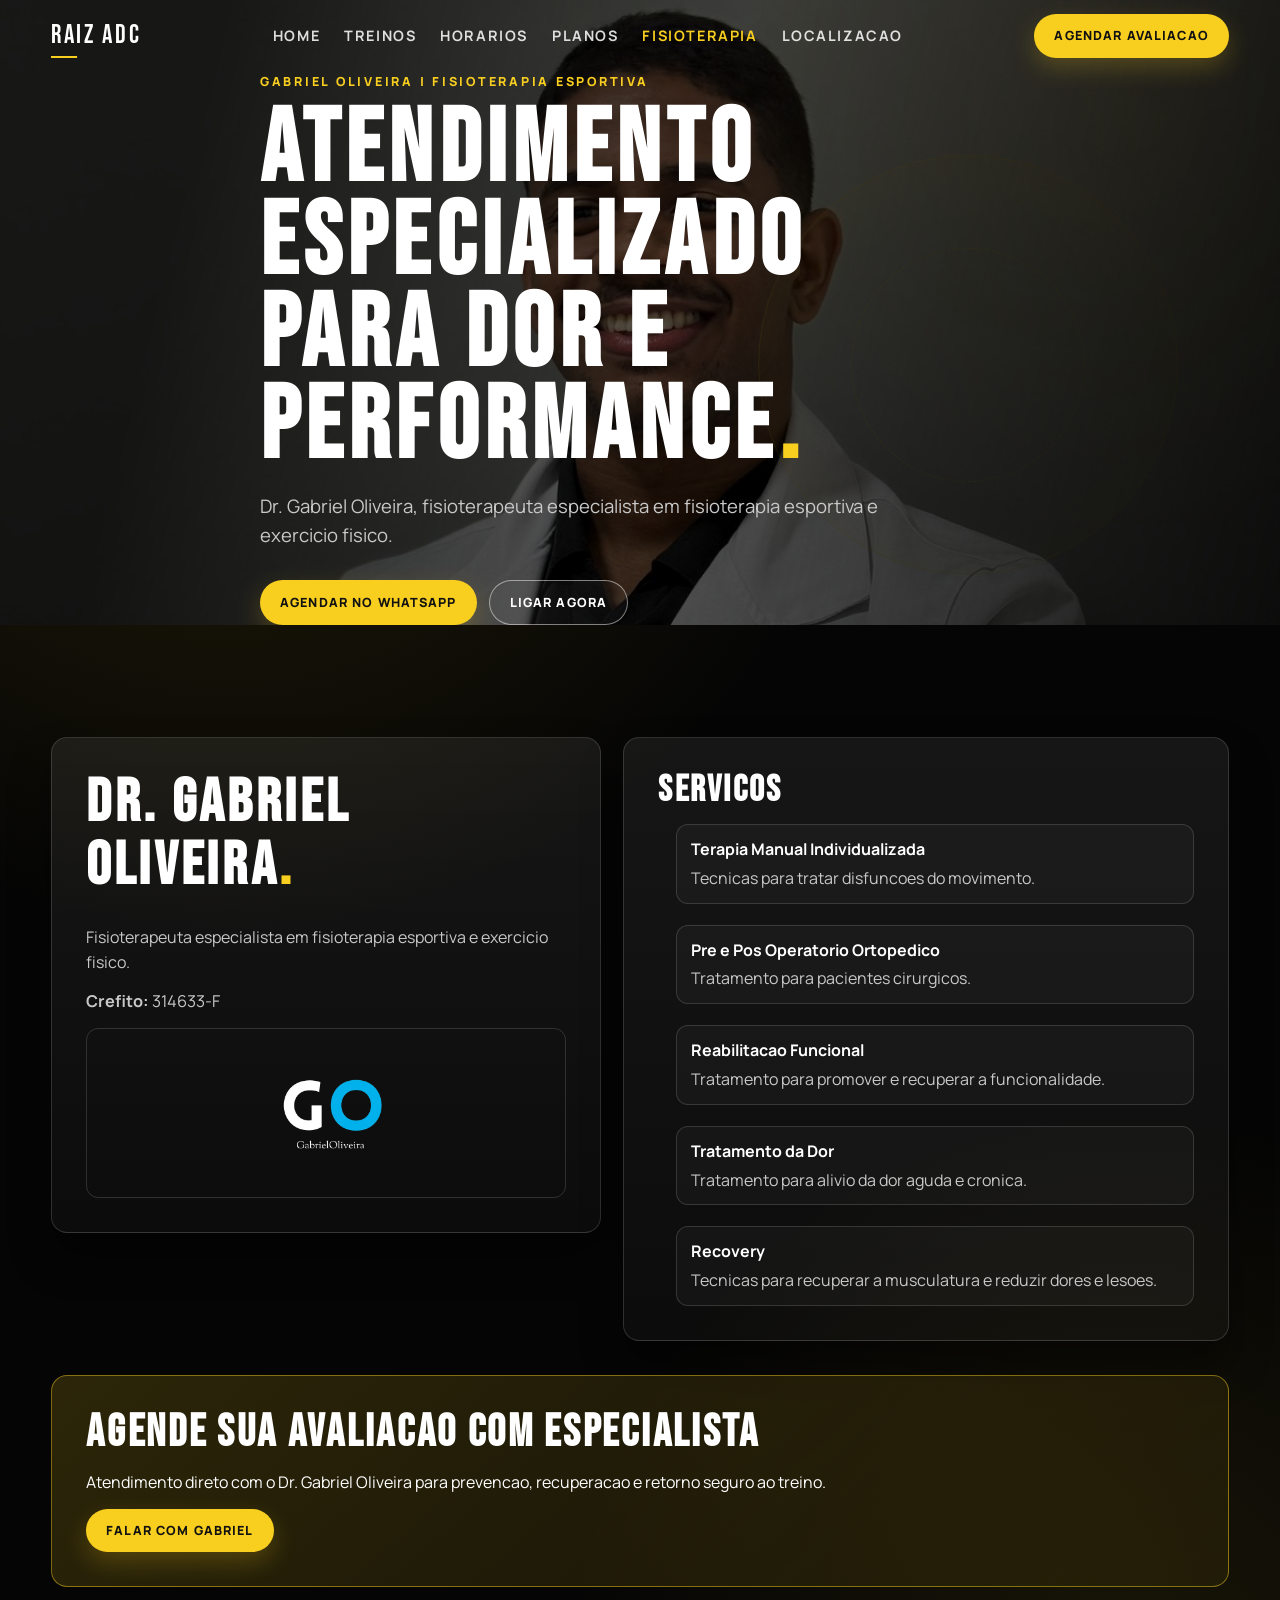
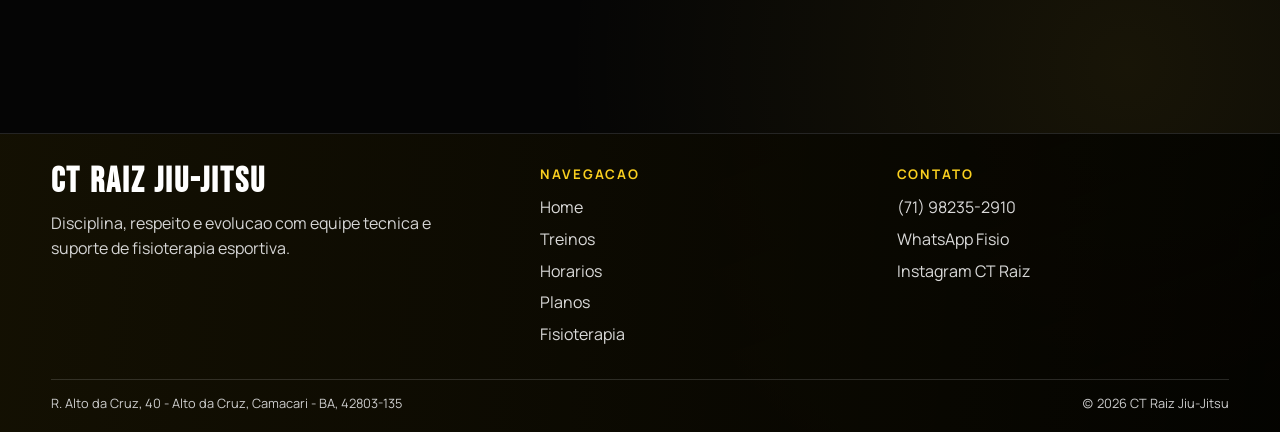
==== pages/fisioterapia.html @ f99389c0 "function fisio" ====
<!doctype html>
<html lang="pt-br">
  <head>
    <meta charset="UTF-8" />
    <meta name="viewport" content="width=device-width, initial-scale=1.0" />
    <title>Fisioterapia Esportiva | CT Raiz Jiu-Jitsu</title>
    <link rel="stylesheet" href="../style/base.css" />
    <link rel="stylesheet" href="../style/fisioterapia.css" />
    <link
      rel="shortcut icon"
      href="../img/faviconadc.ico"
      type="image/x-icon"
    />
  </head>
  <body>
    <header id="navbar">
      <div class="nav-container">
        <a class="logo" href="../index.html">RAIZ ADC</a>
        <nav>
          <ul class="nav-links">
            <li><a href="../index.html">Home</a></li>
            <li><a href="./treinos.html">Treinos</a></li>
            <li><a href="./horarios.html">Horarios</a></li>
            <li><a href="./planos.html">Planos</a></li>
            <li><a href="./fisioterapia.html">Fisioterapia</a></li>
            <li><a href="./location.html">Localizacao</a></li>
          </ul>
        </nav>
        <a href="./fisioterapia.html" class="btn-nav">Agendar avaliacao</a>
        <div class="menu-toggle" id="menu-toggle">☰</div>
      </div>
    </header>

    <main>
      <section class="hero page-hero">
        <img
          class="hero-image face-hero-fisio"
          src="../img/fisio.png"
          alt="Dr. Gabriel Oliveira - Fisioterapia Esportiva"
        />
        <div class="hero-decor" data-parallax="0.05"></div>
        <div class="hero-content container animate">
          <p class="eyebrow">Gabriel Oliveira | Fisioterapia Esportiva</p>
          <h1>
            Atendimento especializado para dor e performance<span>.</span>
          </h1>
          <p class="lead">
            Dr. Gabriel Oliveira, fisioterapeuta especialista em fisioterapia
            esportiva e exercicio fisico.
          </p>
          <div class="hero-actions">
            <a
              href="https://wa.me/5571982352910"
              target="_blank"
              rel="noopener noreferrer"
              class="btn-primary"
              >Agendar no WhatsApp</a
            >
            <a href="tel:+5571982352910" class="btn-outline">Ligar agora</a>
          </div>
        </div>
      </section>

      <section class="section">
        <div class="container fisio-grid">
          <article class="panel animate fisio-profile">
            <h2 class="section-title">Dr. Gabriel Oliveira<span>.</span></h2>
            <p class="section-subtitle">
              Fisioterapeuta especialista em fisioterapia esportiva e exercicio
              fisico.
            </p>
            <p class="fisio-crefito"><strong>Crefito:</strong> 314633-F</p>
            <img
              class="fisio-logo"
              src="../img/logo.png"
              alt="Logo GO Fisio"
              loading="lazy"
              decoding="async"
            />
          </article>

          <article class="panel animate">
            <h3 class="fisio-title">Servicos</h3>
            <ul class="fisio-services">
              <li>
                <strong>Terapia Manual Individualizada</strong>
                Tecnicas para tratar disfuncoes do movimento.
              </li>
              <li>
                <strong>Pre e Pos Operatorio Ortopedico</strong>
                Tratamento para pacientes cirurgicos.
              </li>
              <li>
                <strong>Reabilitacao Funcional</strong>
                Tratamento para promover e recuperar a funcionalidade.
              </li>
              <li>
                <strong>Tratamento da Dor</strong>
                Tratamento para alivio da dor aguda e cronica.
              </li>
              <li>
                <strong>Recovery</strong>
                Tecnicas para recuperar a musculatura e reduzir dores e lesoes.
              </li>
            </ul>
          </article>
        </div>

        <div class="container cta-band animate">
          <h3>Agende sua avaliacao com especialista</h3>
          <p>
            Atendimento direto com o Dr. Gabriel Oliveira para prevencao,
            recuperacao e retorno seguro ao treino.
          </p>
          <a
            href="https://wa.me/5571982352910"
            target="_blank"
            rel="noopener noreferrer"
            class="btn-primary"
            >Falar com Gabriel</a
          >
        </div>
      </section>
    </main>

    <footer class="site-footer">
      <div class="container footer-grid">
        <div class="footer-brand">
          <h3>CT Raiz Jiu-Jitsu</h3>
          <p>
            Disciplina, respeito e evolucao com equipe tecnica e suporte de
            fisioterapia esportiva.
          </p>
        </div>

        <div class="footer-col">
          <h4>Navegacao</h4>
          <ul class="footer-list">
            <li><a href="../index.html">Home</a></li>
            <li><a href="./treinos.html">Treinos</a></li>
            <li><a href="./horarios.html">Horarios</a></li>
            <li><a href="./planos.html">Planos</a></li>
            <li><a href="./fisioterapia.html">Fisioterapia</a></li>
          </ul>
        </div>

        <div class="footer-col">
          <h4>Contato</h4>
          <ul class="footer-list">
            <li><a href="tel:+5571982352910">(71) 98235-2910</a></li>
            <li>
              <a
                href="https://wa.me/5571982352910"
                target="_blank"
                rel="noopener noreferrer"
                >WhatsApp Fisio</a
              >
            </li>
            <li>
              <a
                href="https://www.instagram.com/adcraizjiujitsu/"
                target="_blank"
                rel="noopener noreferrer"
                >Instagram CT Raiz</a
              >
            </li>
          </ul>
        </div>

        <div class="footer-bottom">
          <p>R. Alto da Cruz, 40 - Alto da Cruz, Camacari - BA, 42803-135</p>
          <p>(c) 2026 CT Raiz Jiu-Jitsu</p>
        </div>
      </div>
    </footer>

    <script src="../script.js"></script>
  </body>
</html>
---- style/base.css ----
@import url("https://fonts.googleapis.com/css2?family=Bebas+Neue&family=Manrope:wght@400;500;700;800&display=swap");

:root {
  --bg: #050505;
  --bg-soft: #0b0b0b;
  --surface: #131313;
  --surface-strong: #1d1d1d;
  --text: #ffffff;
  --muted: #c8c8c8;
  --accent: #f9cf1f;
  --accent-strong: #ffe371;
  --accent-soft: rgba(249, 207, 31, 0.22);
  --line: rgba(255, 255, 255, 0.14);
  --radius: 16px;
  --shadow: 0 24px 40px rgba(0, 0, 0, 0.42);
  --max-width: 1180px;
}

* {
  margin: 0;
  padding: 0;
  box-sizing: border-box;
}

html {
  scroll-behavior: smooth;
}

body {
  min-height: 100vh;
  font-family: "Manrope", "Segoe UI", sans-serif;
  color: var(--text);
  background:
    radial-gradient(circle at 18% 14%, rgba(249, 207, 31, 0.13), transparent 32%),
    radial-gradient(circle at 88% 82%, rgba(249, 207, 31, 0.08), transparent 28%),
    var(--bg);
  line-height: 1.55;
}

body::before {
  content: "";
  position: fixed;
  inset: 0;
  pointer-events: none;
  background-image: linear-gradient(rgba(255, 255, 255, 0.025) 1px, transparent 1px),
    linear-gradient(90deg, rgba(255, 255, 255, 0.025) 1px, transparent 1px);
  background-size: 38px 38px;
  opacity: 0.22;
  z-index: -1;
}

a {
  color: inherit;
}

img,
video {
  max-width: 100%;
  display: block;
}

h1,
h2,
h3 {
  font-family: "Bebas Neue", "Arial Narrow", sans-serif;
  letter-spacing: 0.06em;
  line-height: 1.03;
}

.container {
  width: min(var(--max-width), 92vw);
  margin: 0 auto;
}

/* Header */

header {
  position: fixed;
  top: 0;
  left: 0;
  width: 100%;
  z-index: 1000;
  border-bottom: 1px solid transparent;
  transition: background 0.35s ease, border-color 0.35s ease, box-shadow 0.35s ease;
}

header.scrolled {
  background: rgba(0, 0, 0, 0.84);
  backdrop-filter: blur(12px);
  border-color: var(--line);
  box-shadow: 0 10px 30px rgba(0, 0, 0, 0.38);
}

.nav-container {
  width: min(var(--max-width), 92vw);
  margin: 0 auto;
  display: flex;
  align-items: center;
  justify-content: space-between;
  gap: 20px;
  padding: 14px 0;
}

.logo {
  text-decoration: none;
  font-family: "Bebas Neue", "Arial Narrow", sans-serif;
  letter-spacing: 0.1em;
  font-size: 1.65rem;
  position: relative;
}

.logo::after {
  content: "";
  position: absolute;
  left: 0;
  bottom: -2px;
  width: 64%;
  height: 2px;
  background: var(--accent);
  transform-origin: left;
  transform: scaleX(0.45);
  transition: transform 0.35s ease;
}

.logo:hover::after {
  transform: scaleX(1);
}

.nav-links {
  list-style: none;
  display: flex;
  align-items: center;
  gap: clamp(10px, 2vw, 24px);
}

.nav-links a {
  text-decoration: none;
  font-size: 0.9rem;
  text-transform: uppercase;
  letter-spacing: 0.11em;
  font-weight: 700;
  color: rgba(255, 255, 255, 0.85);
  transition: color 0.24s ease;
}

.nav-links a:hover,
.nav-links a:focus-visible {
  color: var(--accent);
}

.nav-links a.is-current {
  color: var(--accent);
}

.btn-nav,
.btn-primary,
.btn-outline {
  display: inline-flex;
  align-items: center;
  justify-content: center;
  border-radius: 999px;
  text-decoration: none;
  font-weight: 800;
  text-transform: uppercase;
  letter-spacing: 0.09em;
  font-size: 0.79rem;
  padding: 12px 20px;
  transition: transform 0.24s ease, box-shadow 0.24s ease, background 0.24s ease,
    color 0.24s ease;
}

.btn-nav,
.btn-primary {
  background: var(--accent);
  color: #111;
  box-shadow: 0 10px 24px rgba(249, 207, 31, 0.22);
}

.btn-nav:hover,
.btn-primary:hover {
  transform: translateY(-2px);
  box-shadow: 0 14px 28px rgba(249, 207, 31, 0.33);
  background: var(--accent-strong);
}

.btn-outline {
  border: 1px solid rgba(255, 255, 255, 0.48);
  color: var(--text);
  background: rgba(255, 255, 255, 0.04);
}

.btn-outline:hover {
  transform: translateY(-2px);
  border-color: var(--accent);
  color: var(--accent);
}

.menu-toggle {
  display: none;
  font-size: 1.55rem;
  line-height: 1;
  cursor: pointer;
  color: var(--text);
}

/* Hero */

.hero {
  position: relative;
  min-height: 100svh;
  display: grid;
  place-items: center;
  overflow: hidden;
  isolation: isolate;
}

.hero-video,
.hero-image {
  position: absolute;
  inset: 0;
  width: 100%;
  height: 100%;
  object-fit: cover;
}

.hero::after {
  content: "";
  position: absolute;
  inset: 0;
  background:
    linear-gradient(104deg, rgba(0, 0, 0, 0.88) 16%, rgba(0, 0, 0, 0.66) 52%,
      rgba(0, 0, 0, 0.9) 100%),
    radial-gradient(circle at 90% 20%, rgba(249, 207, 31, 0.15), transparent 35%);
  z-index: 1;
}

.hero-decor {
  position: absolute;
  width: min(38vw, 420px);
  aspect-ratio: 1;
  border-radius: 50%;
  border: 1px solid rgba(249, 207, 31, 0.3);
  right: 8%;
  bottom: 8%;
  z-index: 1;
  box-shadow: inset 0 0 80px rgba(249, 207, 31, 0.13);
}

.hero-decor::before {
  content: "";
  position: absolute;
  inset: 22%;
  border-radius: 50%;
  border: 1px dashed rgba(249, 207, 31, 0.4);
}

.hero-content {
  position: relative;
  z-index: 2;
  width: min(900px, 92vw);
  text-align: left;
  padding-top: 72px;
}

.eyebrow {
  font-size: 0.78rem;
  letter-spacing: 0.22em;
  text-transform: uppercase;
  color: var(--accent);
  font-weight: 800;
  margin-bottom: 14px;
}

.hero h1 {
  font-size: clamp(2.2rem, 9.6vw, 6.4rem);
  line-height: 0.9;
  margin-bottom: 18px;
  text-wrap: balance;
}

.hero h1 span,
.section-title span {
  color: var(--accent);
}

.hero .lead {
  max-width: 62ch;
  color: var(--muted);
  font-size: clamp(0.98rem, 1.9vw, 1.16rem);
  margin-bottom: 30px;
}

.hero-actions {
  display: flex;
  gap: 12px;
  flex-wrap: wrap;
}

/* Sections */

.section {
  padding: clamp(74px, 10vw, 112px) 0;
}

.section-title {
  font-size: clamp(2rem, 6.2vw, 3.8rem);
  margin-bottom: 14px;
}

.section-subtitle {
  max-width: 66ch;
  color: var(--muted);
}

.split {
  display: grid;
  gap: 26px;
  grid-template-columns: 1.25fr 1fr;
  align-items: stretch;
}

.panel {
  background: linear-gradient(180deg, rgba(255, 255, 255, 0.07), rgba(255, 255, 255, 0.03));
  border: 1px solid var(--line);
  border-radius: var(--radius);
  padding: clamp(20px, 4vw, 34px);
  box-shadow: var(--shadow);
}

.panel h3 {
  font-size: clamp(1.5rem, 3vw, 2.3rem);
  margin-bottom: 10px;
}

.panel p {
  color: var(--muted);
}

.panel ul {
  margin-top: 14px;
  padding-left: 18px;
  color: var(--muted);
}

.panel ul li + li {
  margin-top: 9px;
}

.highlight-panel {
  background:
    linear-gradient(145deg, rgba(249, 207, 31, 0.9), rgba(249, 207, 31, 0.72));
  color: #0f0f0f;
  border: 1px solid rgba(0, 0, 0, 0.2);
}

.highlight-panel p,
.highlight-panel ul {
  color: rgba(0, 0, 0, 0.85);
}

.card-grid {
  margin-top: 34px;
  display: grid;
  grid-template-columns: repeat(3, minmax(0, 1fr));
  gap: 18px;
}

.card {
  background: linear-gradient(170deg, rgba(255, 255, 255, 0.06), rgba(255, 255, 255, 0.02));
  border: 1px solid var(--line);
  border-radius: var(--radius);
  padding: 24px;
  transition: transform 0.3s ease, border-color 0.3s ease, box-shadow 0.3s ease;
}

.card:hover {
  transform: translateY(-6px);
  border-color: rgba(249, 207, 31, 0.52);
  box-shadow: 0 16px 28px rgba(0, 0, 0, 0.34);
}

.card h3 {
  font-size: clamp(1.34rem, 2.2vw, 1.85rem);
  margin-bottom: 10px;
}

.card p {
  color: var(--muted);
}

.cta-band {
  position: relative;
  margin-top: 34px;
  border: 1px solid rgba(249, 207, 31, 0.46);
  border-radius: var(--radius);
  padding: clamp(24px, 4vw, 34px);
  background: linear-gradient(140deg, rgba(249, 207, 31, 0.16), rgba(249, 207, 31, 0.06));
  display: grid;
  gap: 14px;
  justify-items: start;
}

.cta-band h3 {
  font-size: clamp(1.8rem, 4.2vw, 2.8rem);
}

/* Internal pages */

.page-hero {
  min-height: 64svh;
}

.page-hero .hero-content {
  width: min(760px, 92vw);
}

.site-footer {
  position: relative;
  margin-top: 34px;
  border-top: 1px solid var(--line);
  background: linear-gradient(160deg, rgba(0, 0, 0, 0.94), rgba(0, 0, 0, 0.84));
  isolation: isolate;
}

.site-footer::before {
  content: "";
  position: absolute;
  inset: 0;
  background: linear-gradient(95deg, rgba(249, 207, 31, 0.08), rgba(249, 207, 31, 0.01));
  z-index: 0;
}

.footer-grid {
  position: relative;
  z-index: 1;
  display: grid;
  grid-template-columns: 1.4fr 1fr 1fr;
  gap: 24px;
  padding: 30px 0 18px;
}

.footer-brand h3 {
  font-size: clamp(1.6rem, 3vw, 2.2rem);
  margin-bottom: 10px;
}

.footer-brand p {
  color: #d5d5d5;
  max-width: 42ch;
}

.footer-col h4 {
  font-size: 0.83rem;
  letter-spacing: 0.14em;
  text-transform: uppercase;
  color: var(--accent);
  margin-bottom: 10px;
}

.footer-list {
  list-style: none;
  display: grid;
  gap: 7px;
}

.footer-list a {
  text-decoration: none;
  color: #f1f1f1;
  opacity: 0.9;
}

.footer-list a:hover {
  color: var(--accent);
  opacity: 1;
}

.footer-bottom {
  grid-column: 1 / -1;
  border-top: 1px solid rgba(255, 255, 255, 0.14);
  margin-top: 8px;
  padding-top: 14px;
  display: flex;
  align-items: center;
  justify-content: space-between;
  gap: 10px;
  font-size: 0.8rem;
  color: #cccccc;
}

/* Animation */

.animate {
  opacity: 0;
  transform: translateY(34px) scale(0.985);
  transition: opacity 0.8s ease, transform 0.8s cubic-bezier(0.2, 0.72, 0.14, 1);
  transition-delay: var(--delay, 0s);
}

.animate.active {
  opacity: 1;
  transform: translateY(0) scale(1);
}

@media (prefers-reduced-motion: reduce) {
  * {
    transition: none !important;
    animation: none !important;
  }

  html {
    scroll-behavior: auto;
  }
}

/* Responsive */

@media (max-width: 1060px) {
  .split {
    grid-template-columns: 1fr;
  }

  .card-grid {
    grid-template-columns: repeat(2, minmax(0, 1fr));
  }
}

@media (max-width: 820px) {
  .menu-toggle {
    display: block;
  }

  .btn-nav {
    display: none;
  }

  .nav-links {
    position: absolute;
    top: calc(100% + 6px);
    left: 50%;
    transform: translateX(-50%);
    width: min(92vw, 560px);
    padding: 18px;
    border-radius: 14px;
    border: 1px solid var(--line);
    background: rgba(0, 0, 0, 0.94);
    flex-direction: column;
    display: none;
  }

  .nav-links.active {
    display: flex;
  }

  .hero-content {
    text-align: center;
  }

  .hero-actions {
    justify-content: center;
  }

  .cta-band {
    justify-items: center;
    text-align: center;
  }

  .footer-grid {
    grid-template-columns: 1fr 1fr;
    gap: 20px;
  }

  .footer-bottom {
    grid-column: 1 / -1;
  }
}

@media (max-width: 620px) {
  .section {
    padding: 72px 0;
  }

  .card-grid {
    grid-template-columns: 1fr;
  }

  .footer-grid {
    grid-template-columns: 1fr;
    gap: 18px;
  }

  .footer-bottom {
    flex-direction: column;
    align-items: flex-start;
  }
}
---- style/fisioterapia.css ----
.face-hero-fisio {
  object-position: 50% 22%;
}

.fisio-grid {
  display: grid;
  grid-template-columns: 1fr 1.1fr;
  gap: 22px;
  align-items: start;
}

.fisio-profile {
  display: grid;
  gap: 14px;
}

.fisio-crefito {
  font-size: 1.02rem;
  color: #f0f0f0;
}

.fisio-logo {
  display: block;
  width: min(100%, 520px);
  height: 170px;
  padding: 8px;
  object-fit: contain;
  border: 1px solid var(--line);
  border-radius: 12px;
  background: #ffffff00;
}

.fisio-title {
  font-size: clamp(1.7rem, 3vw, 2.3rem);
  margin-bottom: 10px;
}

.fisio-services {
  list-style: none;
  display: grid;
  gap: 12px;
}

.fisio-services li {
  border: 1px solid var(--line);
  background: rgba(255, 255, 255, 0.03);
  border-radius: 12px;
  padding: 12px 14px;
  color: var(--muted);
}

.fisio-services li strong {
  display: block;
  color: var(--text);
  margin-bottom: 4px;
}

@media (max-width: 1060px) {
  .fisio-grid {
    grid-template-columns: 1fr;
  }
}

@media (max-width: 620px) {
  .face-hero-fisio {
    object-position: 50% 18%;
  }

  .fisio-logo {
    height: 140px;
  }
}
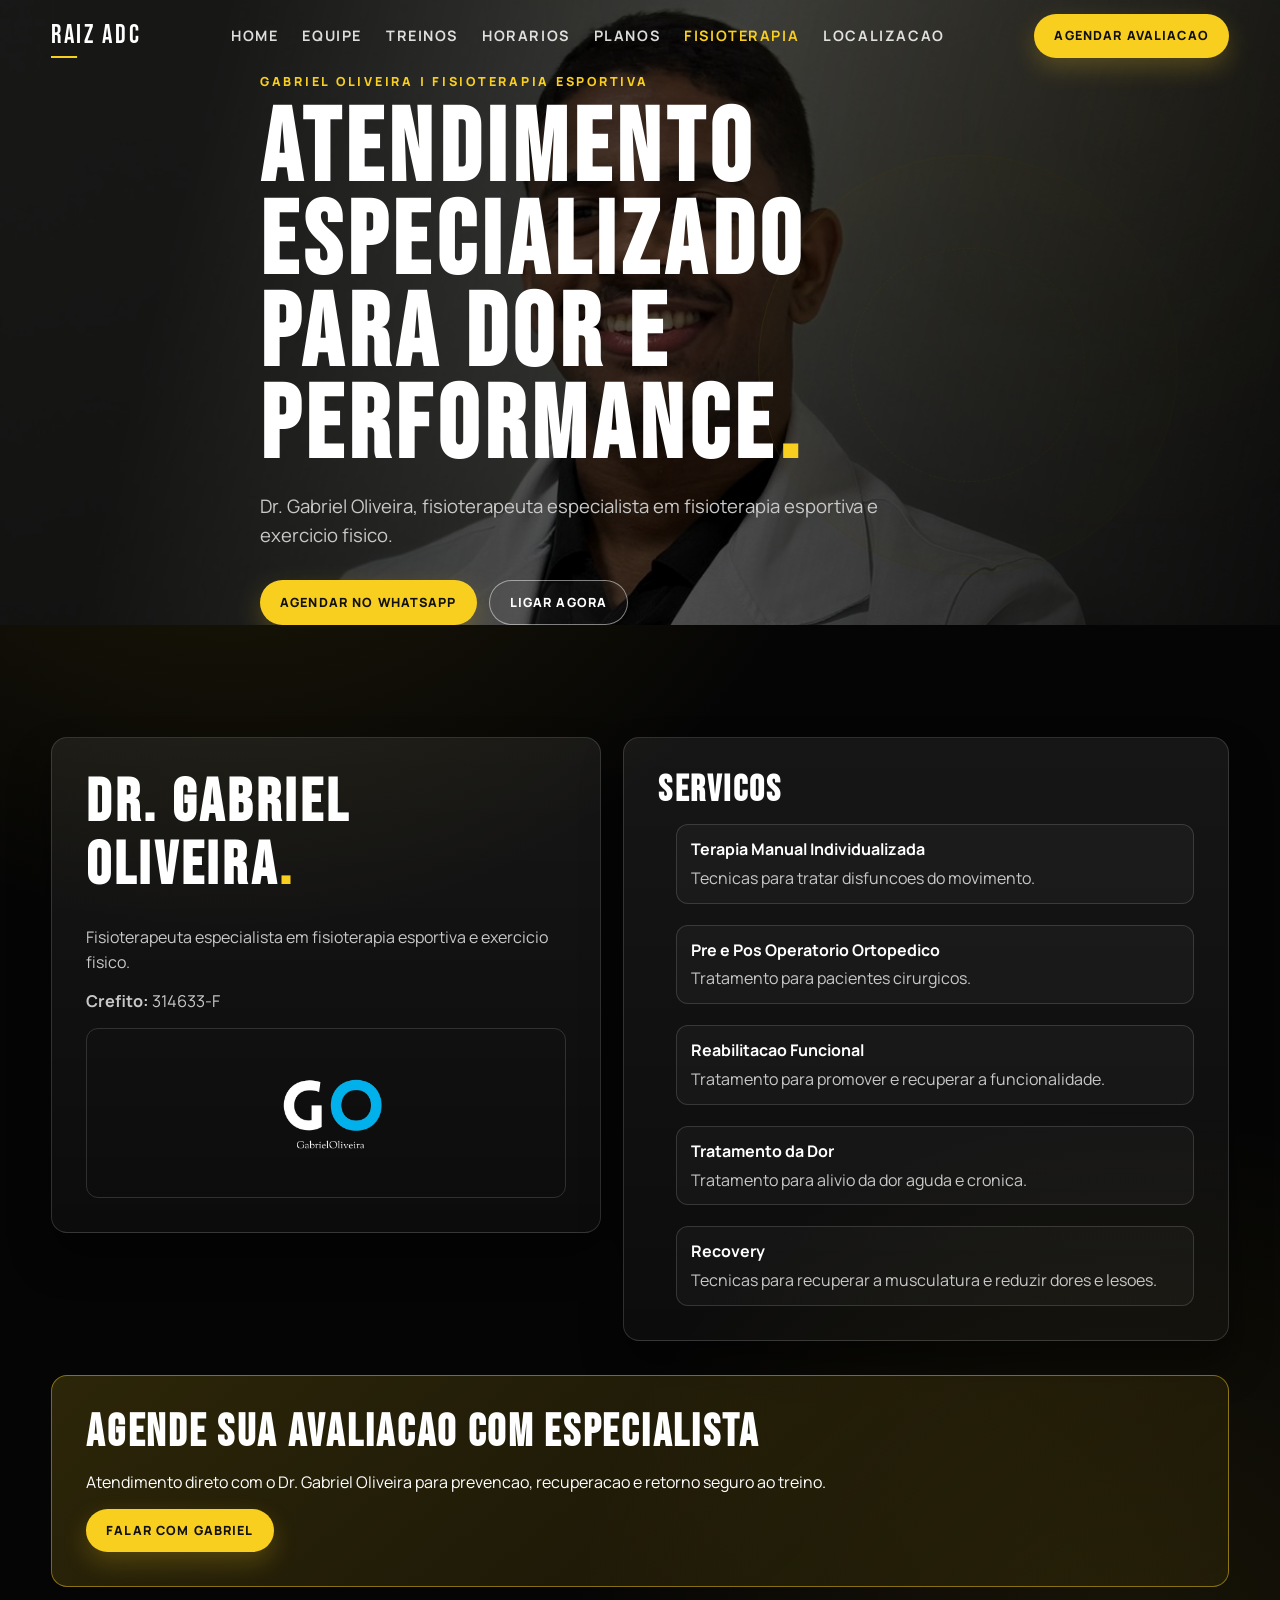
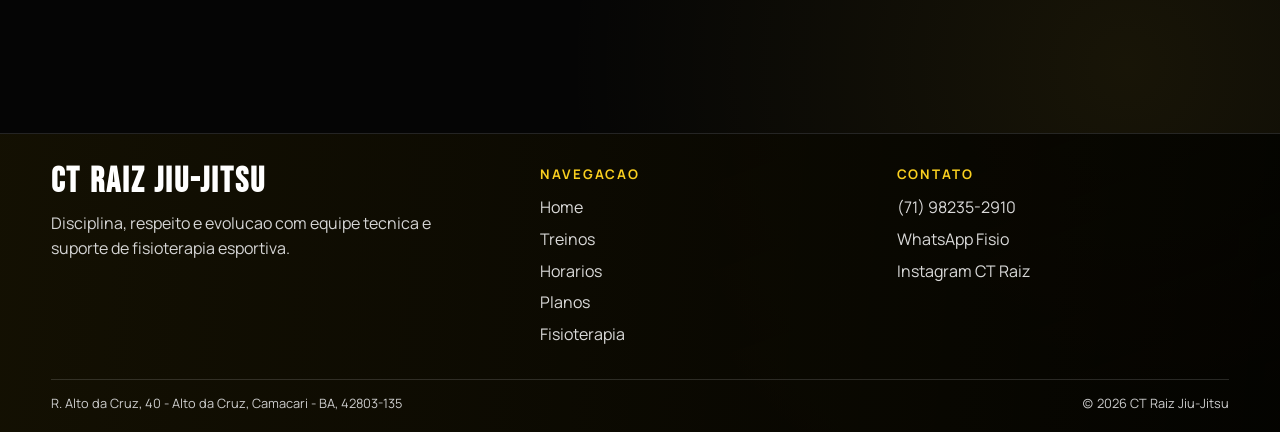
==== commit e85bea52: "Atualização de planos" ====
--- a/pages/fisioterapia.html
+++ b/pages/fisioterapia.html
@@ -19,6 +19,7 @@
         <nav>
           <ul class="nav-links">
             <li><a href="../index.html">Home</a></li>
+            <li><a href="./equipe.html">Equipe</a></li>
             <li><a href="./treinos.html">Treinos</a></li>
             <li><a href="./horarios.html">Horarios</a></li>
             <li><a href="./planos.html">Planos</a></li>
@@ -177,3 +178,4 @@
     <script src="../script.js"></script>
   </body>
 </html>
+
